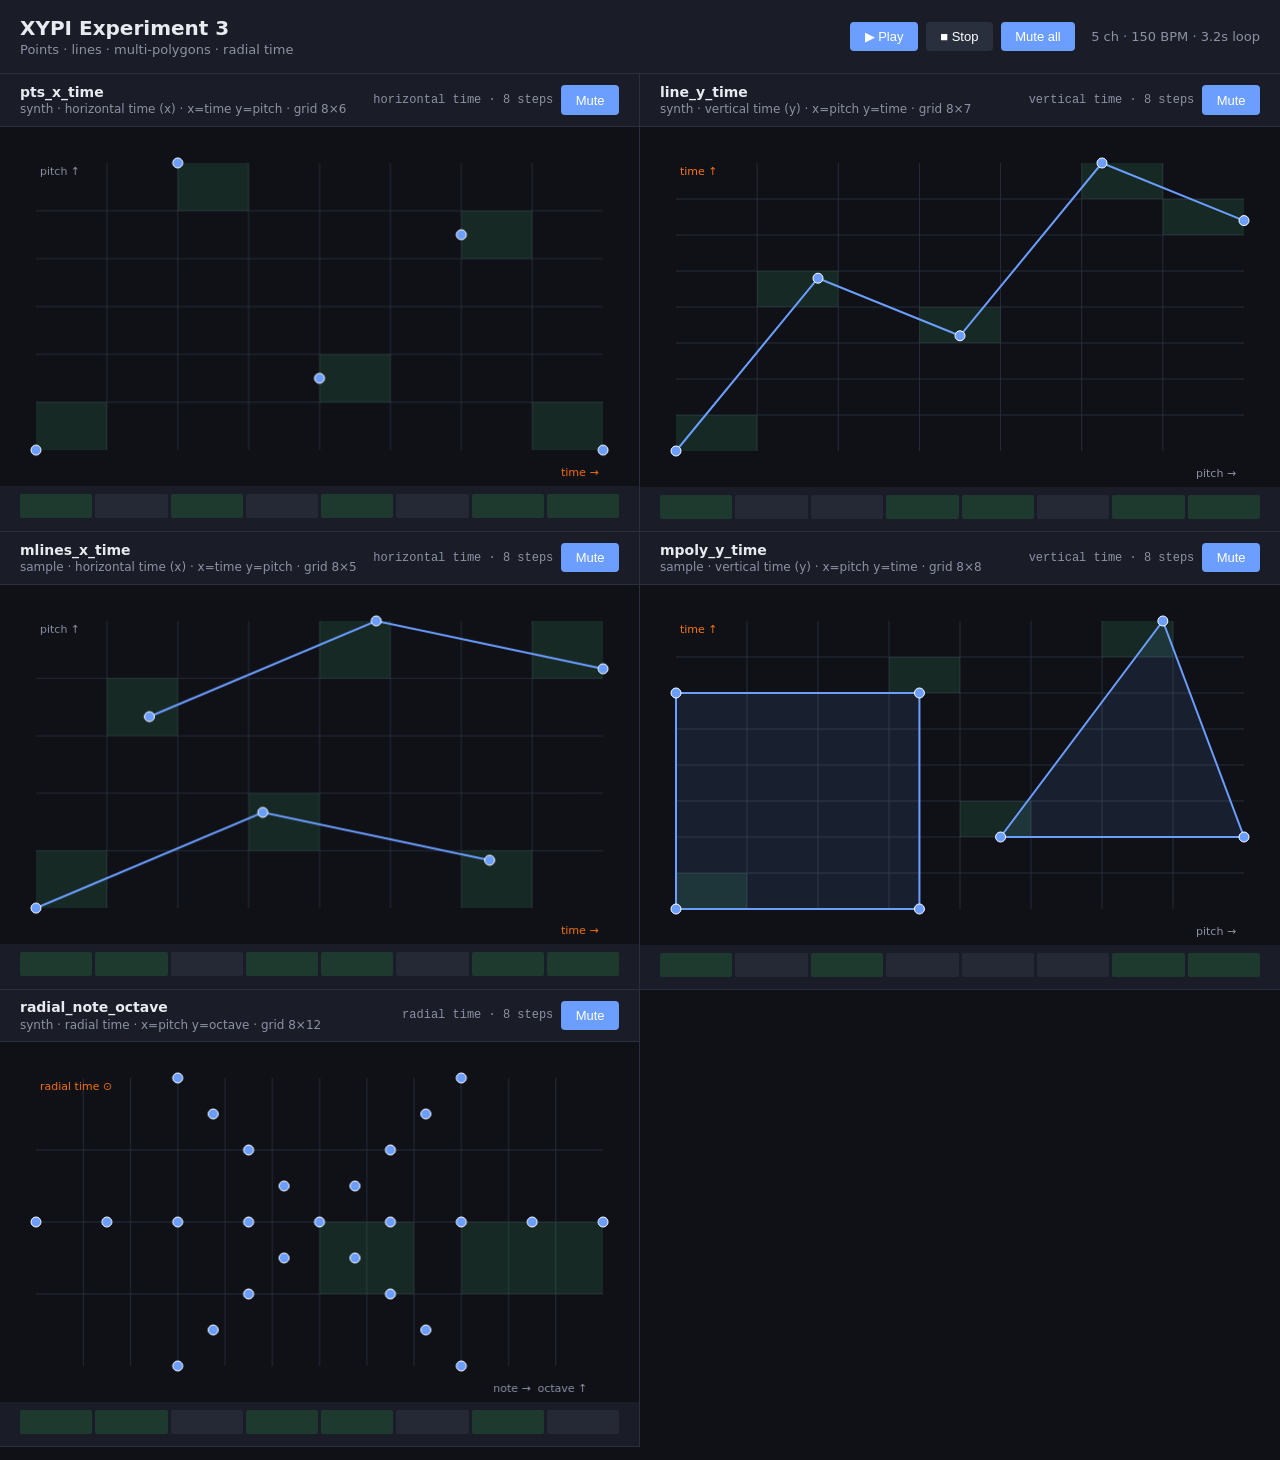
==== xypi/experiments/experiment_3/index.html @ 380d87d5 "init repo" ====
<!DOCTYPE html>
<html lang="en">
<head>
  <meta charset="UTF-8">
  <meta name="viewport" content="width=device-width, initial-scale=1.0">
  <title>XYPI Experiment 3</title>
  <link rel="stylesheet" href="../../viewer/style.css">
</head>
<body>
  <header>
    <div class="header-row">
      <div>
        <h1>XYPI Experiment 3</h1>
        <p class="subtitle">Points · lines · multi-polygons · radial time</p>
      </div>
      <div class="mix-controls">
        <button id="play-btn" type="button">&#9654; Play</button>
        <button id="stop-btn" type="button">&#9632; Stop</button>
        <button id="mute-all-btn" type="button">Mute all</button>
        <span id="status">Loading…</span>
      </div>
    </div>
  </header>
  <main id="mixer"></main>
  <script src="../../viewer/player.js"></script>
  <script>
    window.XYPI_DEFAULT_CHANNELS = [
      "./output/pts_x_time.geojson",
      "./output/line_y_time.geojson",
      "./output/mlines_x_time.geojson",
      "./output/mpoly_y_time.geojson",
      "./output/radial_note_octave.geojson",
    ];
    document.addEventListener("DOMContentLoaded", () => XYPIPlayer.init());
  </script>
</body>
</html>
---- xypi/viewer/style.css ----
:root {
  --bg: #0f1117;
  --surface: #1a1d27;
  --border: #2a2f3d;
  --text: #e8eaef;
  --muted: #8b92a5;
  --accent: #6c9eff;
  --hit: #4ade80;
  --cursor: #f97316;
  --grid: #252936;
  --muted-ch: #3d4455;
}

* { box-sizing: border-box; margin: 0; padding: 0; }

body {
  font-family: "SF Pro Text", system-ui, -apple-system, sans-serif;
  background: var(--bg);
  color: var(--text);
  min-height: 100vh;
  width: 100%;
}

header {
  padding: 1rem 1.25rem;
  border-bottom: 1px solid var(--border);
  background: var(--surface);
}

.header-row {
  display: flex;
  flex-wrap: wrap;
  align-items: center;
  justify-content: space-between;
  gap: 1rem;
  width: 100%;
}

header h1 { font-size: 1.25rem; font-weight: 600; }
.subtitle { color: var(--muted); font-size: 0.8125rem; margin-top: 0.15rem; }

.mix-controls {
  display: flex;
  flex-wrap: wrap;
  align-items: center;
  gap: 0.5rem;
}

.mix-controls button,
.strip-controls button {
  background: var(--accent);
  color: #fff;
  border: none;
  border-radius: 4px;
  padding: 0.45rem 0.9rem;
  font-size: 0.8125rem;
  cursor: pointer;
}

.mix-controls button:hover,
.strip-controls button:hover { filter: brightness(1.1); }

.mix-controls button#stop-btn { background: var(--border); }

.mix-controls button.muted,
.strip-controls button.muted {
  background: var(--muted-ch);
  color: var(--muted);
}

#status {
  font-size: 0.8125rem;
  color: var(--muted);
  margin-left: 0.5rem;
}

main {
  display: flex;
  flex-direction: column;
  gap: 0;
  width: 100%;
}

.channel-strip {
  border-bottom: 1px solid var(--border);
  background: var(--surface);
}

.strip-header {
  display: flex;
  align-items: center;
  justify-content: space-between;
  padding: 0.6rem 1.25rem;
  gap: 1rem;
  border-bottom: 1px solid var(--border);
}

.strip-title {
  font-size: 0.875rem;
  font-weight: 600;
}

.strip-meta {
  font-size: 0.75rem;
  color: var(--muted);
  margin-top: 0.15rem;
}

.strip-controls {
  display: flex;
  align-items: center;
  gap: 0.5rem;
  flex-shrink: 0;
}

.strip-controls .step-label {
  font: 12px ui-monospace, monospace;
  color: var(--muted);
  min-width: 5rem;
  text-align: right;
}

.canvas-wrap {
  position: relative;
  width: 100%;
  background: var(--bg);
}

.channel-strip canvas {
  display: block;
  width: 100%;
  height: auto;
}

.timeline {
  padding: 0.5rem 1.25rem 0.75rem;
}

.step-bar {
  display: flex;
  gap: 3px;
  height: 24px;
  width: 100%;
}

.step-cell {
  flex: 1;
  background: var(--grid);
  border-radius: 2px;
  transition: background 0.08s;
}

.step-cell.hit { background: #1e3a2f; }
.step-cell.active { outline: 2px solid var(--cursor); outline-offset: -1px; }
.step-cell.active.hit { background: var(--hit); }

.channel-strip.muted-strip { opacity: 0.45; }
.channel-strip.muted-strip .step-cell.active.hit { background: var(--grid); }

@media (min-width: 1100px) {
  main {
    display: grid;
    grid-template-columns: 1fr 1fr;
  }
  .channel-strip:nth-child(odd) {
    border-right: 1px solid var(--border);
  }
}
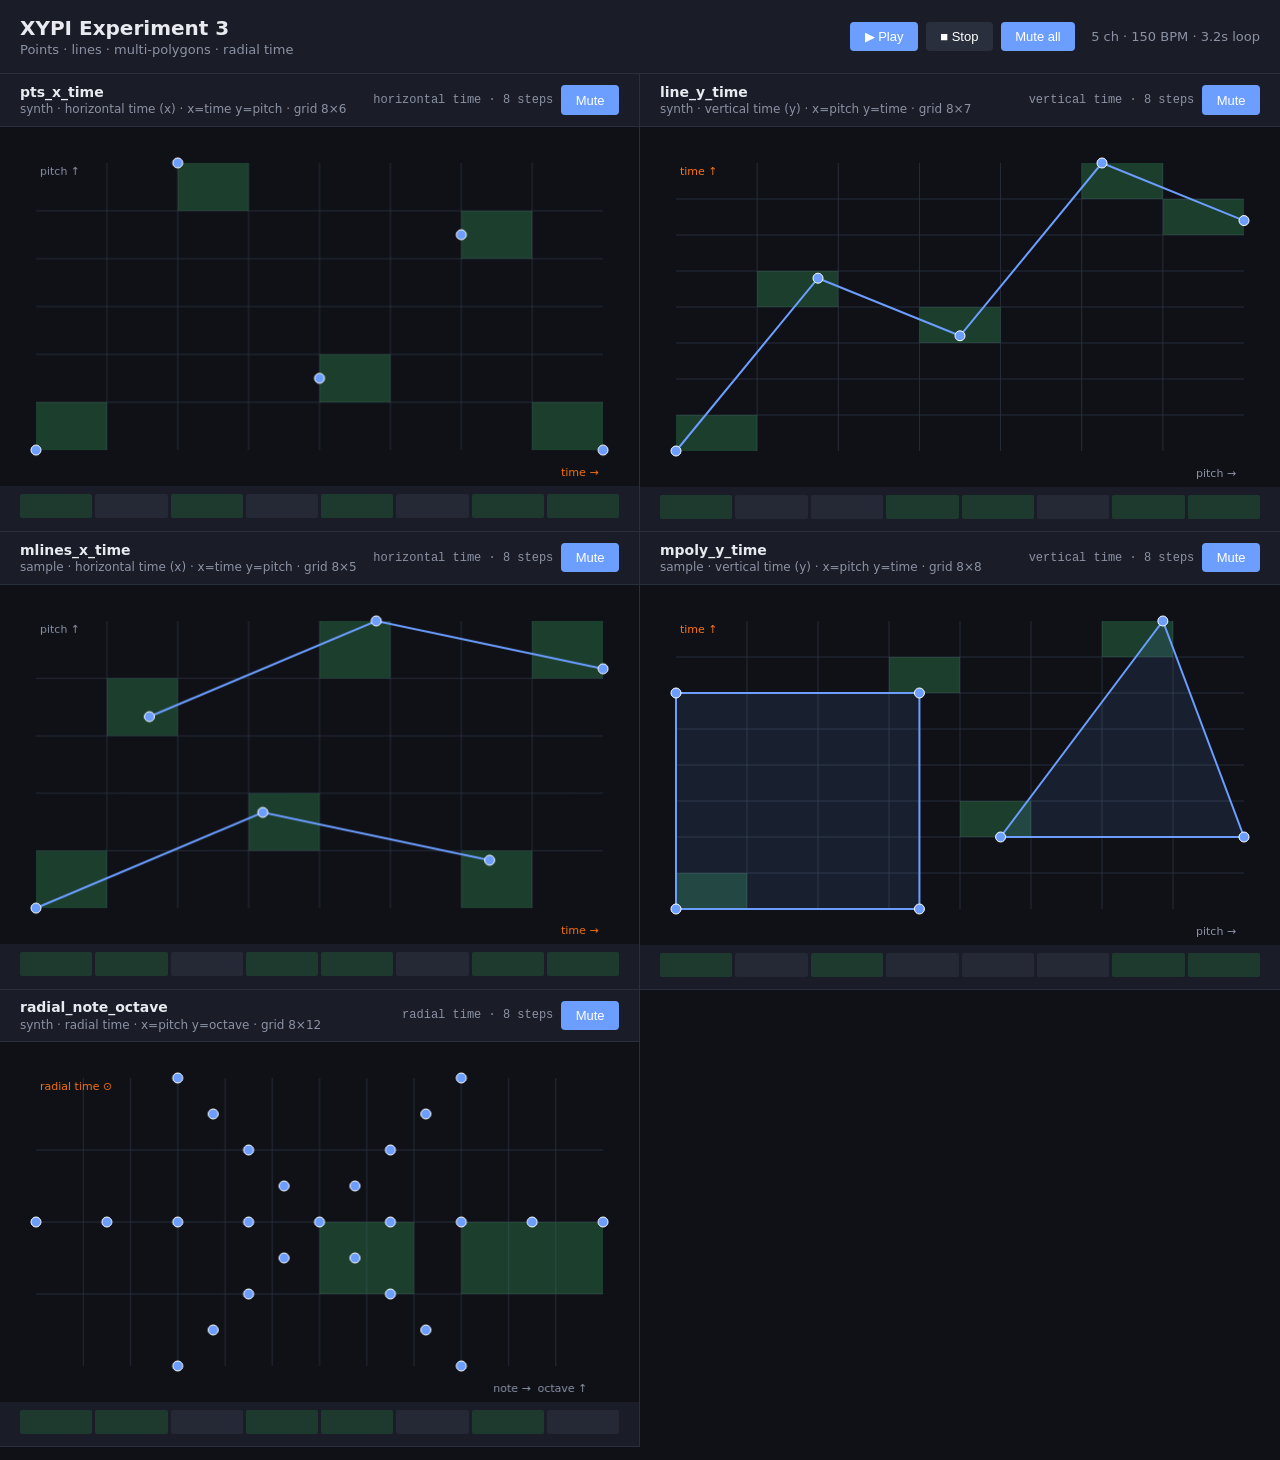
==== commit 1d226257: "init moving points" ====
--- a/xypi/experiments/experiment_3/index.html
+++ b/xypi/experiments/experiment_3/index.html
@@ -4,7 +4,7 @@
   <meta charset="UTF-8">
   <meta name="viewport" content="width=device-width, initial-scale=1.0">
   <title>XYPI Experiment 3</title>
-  <link rel="stylesheet" href="../../viewer/style.css">
+  <link rel="stylesheet" href="../shared/viewer/style.css">
 </head>
 <body>
   <header>
@@ -22,7 +22,7 @@
     </div>
   </header>
   <main id="mixer"></main>
-  <script src="../../viewer/player.js"></script>
+  <script src="../shared/viewer/player.js"></script>
   <script>
     window.XYPI_DEFAULT_CHANNELS = [
       "./output/pts_x_time.geojson",
--- a/xypi/experiments/shared/viewer/style.css
+++ b/xypi/experiments/shared/viewer/style.css
@@ -0,0 +1,168 @@
+:root {
+  --bg: #0f1117;
+  --surface: #1a1d27;
+  --border: #2a2f3d;
+  --text: #e8eaef;
+  --muted: #8b92a5;
+  --accent: #6c9eff;
+  --hit: #4ade80;
+  --cursor: #f97316;
+  --grid: #252936;
+  --muted-ch: #3d4455;
+}
+
+* { box-sizing: border-box; margin: 0; padding: 0; }
+
+body {
+  font-family: "SF Pro Text", system-ui, -apple-system, sans-serif;
+  background: var(--bg);
+  color: var(--text);
+  min-height: 100vh;
+  width: 100%;
+}
+
+header {
+  padding: 1rem 1.25rem;
+  border-bottom: 1px solid var(--border);
+  background: var(--surface);
+}
+
+.header-row {
+  display: flex;
+  flex-wrap: wrap;
+  align-items: center;
+  justify-content: space-between;
+  gap: 1rem;
+  width: 100%;
+}
+
+header h1 { font-size: 1.25rem; font-weight: 600; }
+.subtitle { color: var(--muted); font-size: 0.8125rem; margin-top: 0.15rem; }
+
+.mix-controls {
+  display: flex;
+  flex-wrap: wrap;
+  align-items: center;
+  gap: 0.5rem;
+}
+
+.mix-controls button,
+.strip-controls button {
+  background: var(--accent);
+  color: #fff;
+  border: none;
+  border-radius: 4px;
+  padding: 0.45rem 0.9rem;
+  font-size: 0.8125rem;
+  cursor: pointer;
+}
+
+.mix-controls button:hover,
+.strip-controls button:hover { filter: brightness(1.1); }
+
+.mix-controls button#stop-btn { background: var(--border); }
+
+.mix-controls button.muted,
+.strip-controls button.muted {
+  background: var(--muted-ch);
+  color: var(--muted);
+}
+
+#status {
+  font-size: 0.8125rem;
+  color: var(--muted);
+  margin-left: 0.5rem;
+}
+
+main {
+  display: flex;
+  flex-direction: column;
+  gap: 0;
+  width: 100%;
+}
+
+.channel-strip {
+  border-bottom: 1px solid var(--border);
+  background: var(--surface);
+}
+
+.strip-header {
+  display: flex;
+  align-items: center;
+  justify-content: space-between;
+  padding: 0.6rem 1.25rem;
+  gap: 1rem;
+  border-bottom: 1px solid var(--border);
+}
+
+.strip-title {
+  font-size: 0.875rem;
+  font-weight: 600;
+}
+
+.strip-meta {
+  font-size: 0.75rem;
+  color: var(--muted);
+  margin-top: 0.15rem;
+}
+
+.strip-controls {
+  display: flex;
+  align-items: center;
+  gap: 0.5rem;
+  flex-shrink: 0;
+}
+
+.strip-controls .step-label {
+  font: 12px ui-monospace, monospace;
+  color: var(--muted);
+  min-width: 5rem;
+  text-align: right;
+}
+
+.canvas-wrap {
+  position: relative;
+  width: 100%;
+  background: var(--bg);
+}
+
+.channel-strip canvas {
+  display: block;
+  width: 100%;
+  height: auto;
+}
+
+.timeline {
+  padding: 0.5rem 1.25rem 0.75rem;
+}
+
+.step-bar {
+  display: flex;
+  gap: 3px;
+  height: 24px;
+  width: 100%;
+}
+
+.step-cell {
+  flex: 1;
+  background: var(--grid);
+  border-radius: 2px;
+  transition: background 0.08s;
+}
+
+.step-cell.hit { background: #1e3a2f; }
+.step-cell.active { outline: 2px solid var(--cursor); outline-offset: -1px; }
+.step-cell.active.hit { background: var(--hit); }
+
+.channel-strip.muted-strip { opacity: 0.45; }
+.channel-strip.muted-strip .step-cell.active.hit { background: var(--grid); }
+
+@media (min-width: 1100px) {
+  main {
+    display: grid;
+    grid-template-columns: 1fr 1fr;
+  }
+  .channel-strip:nth-child(odd) {
+    border-right: 1px solid var(--border);
+  }
+}
